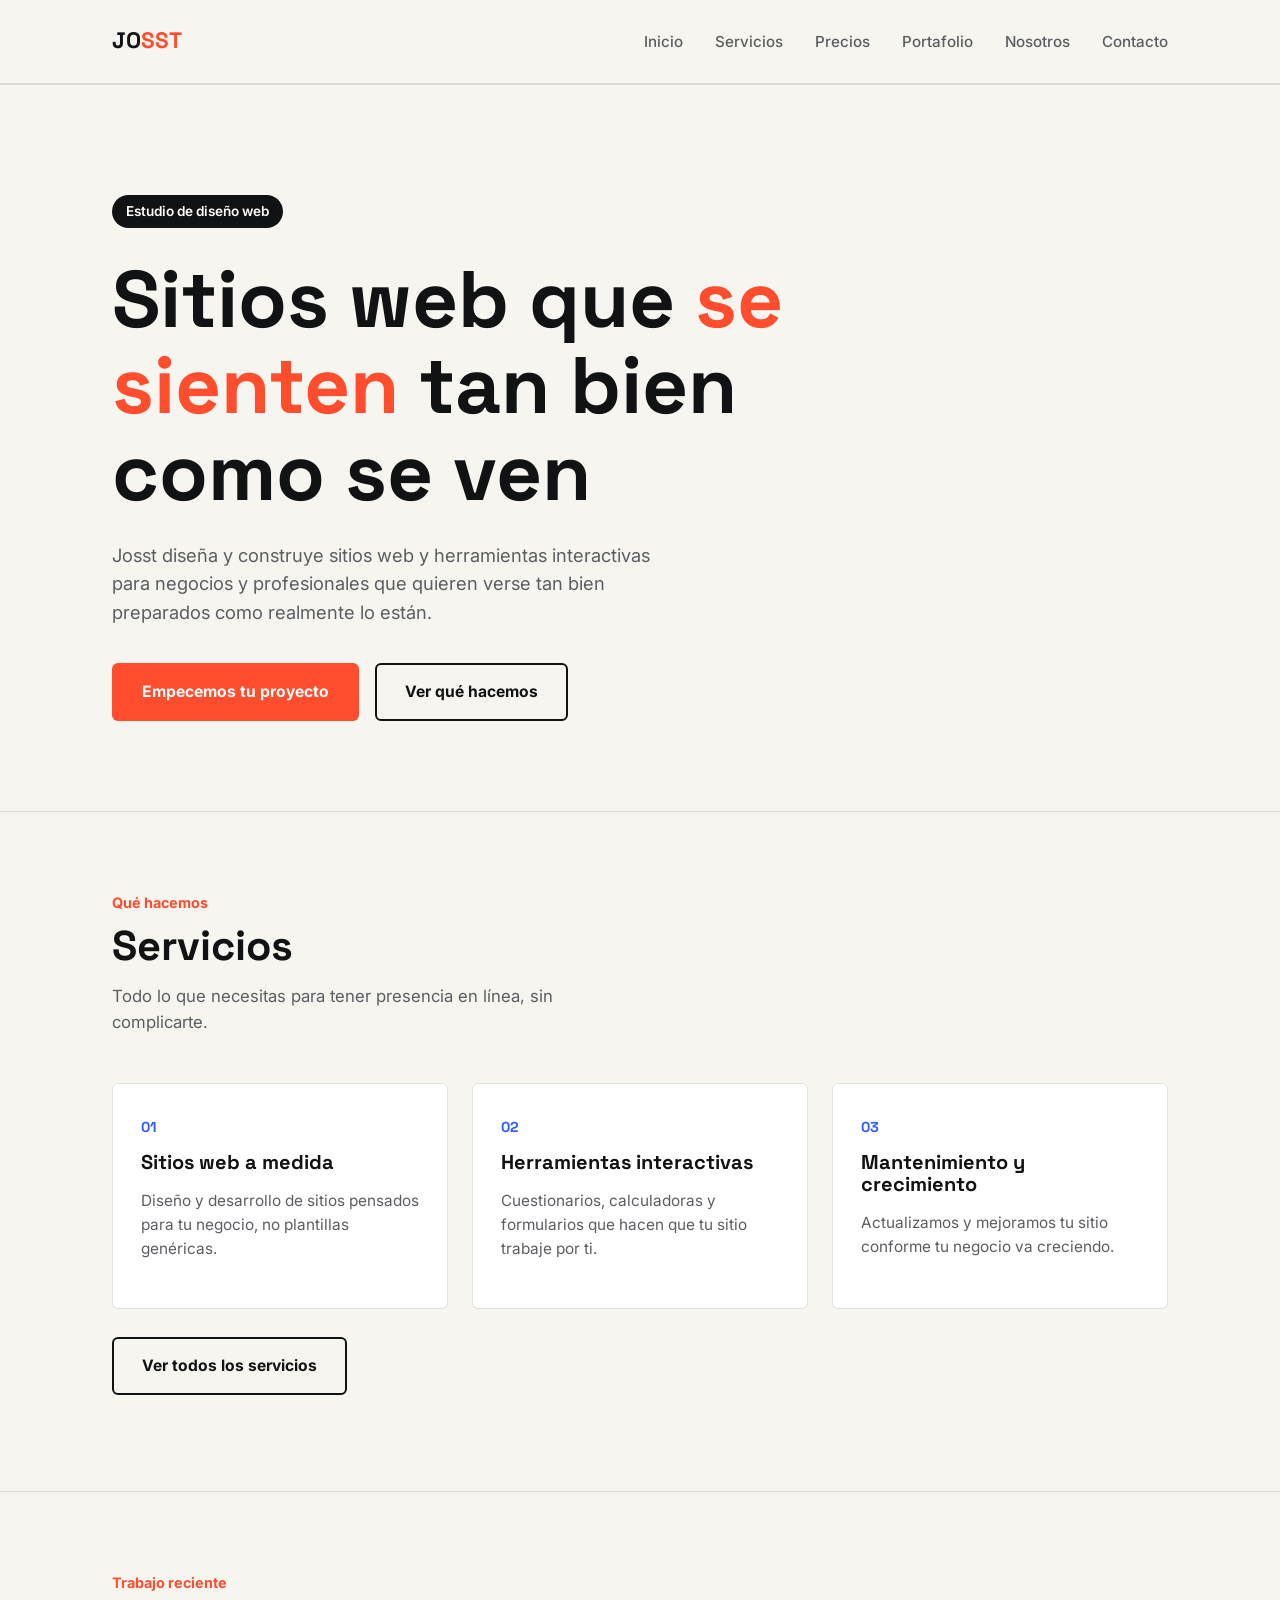
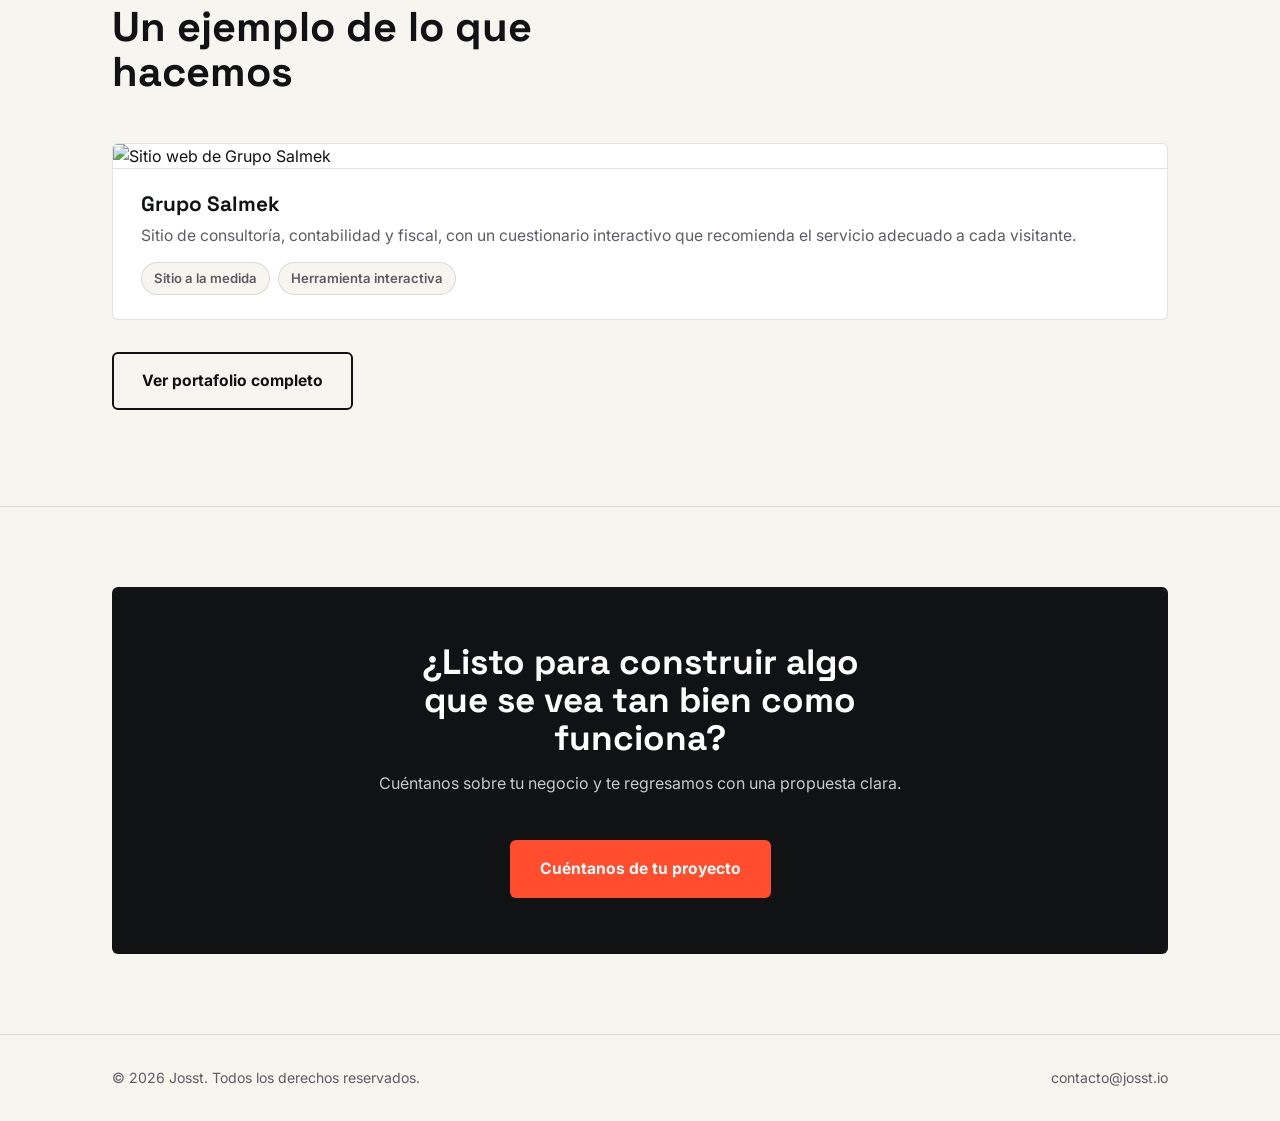
==== index.html @ 2887ed7b "Add files via upload" ====
<!DOCTYPE html>
<html lang="es">
<head>
<meta charset="UTF-8">
<meta name="viewport" content="width=device-width, initial-scale=1.0">
<meta name="description" content="Josst — estudio de diseño web. Sitios y herramientas interactivas hechos a la medida.">
<meta property="og:title" content="Josst — Estudio de diseño web">
<meta property="og:description" content="Sitios y herramientas interactivas hechos a la medida.">
<meta property="og:type" content="website">
<link rel="icon" href="favicon.svg" type="image/svg+xml">
<title>Josst — Estudio de diseño web</title>
<link rel="preconnect" href="https://fonts.googleapis.com">
<link rel="preconnect" href="https://fonts.gstatic.com" crossorigin>
<link href="https://fonts.googleapis.com/css2?family=Space+Grotesk:wght@500;700&family=Inter:wght@400;500;600;700&display=swap" rel="stylesheet">
<link rel="stylesheet" href="styles.css">
</head>
<body>

<header>
  <div class="header-row">
    <a href="index.html" class="wordmark">JO<span>SST</span></a>
    <button class="nav-toggle" id="navToggle" aria-expanded="false" aria-controls="primaryNav">Menú</button>
    <nav class="primary-nav" id="primaryNav">
      <a href="index.html">Inicio</a>
      <a href="servicios.html">Servicios</a>
      <a href="precios.html">Precios</a>
      <a href="portafolio.html">Portafolio</a>
      <a href="nosotros.html">Nosotros</a>
      <a href="contacto.html">Contacto</a>
    </nav>
  </div>
</header>

<section class="hero">
  <div class="wrap">
    <span class="eyebrow">Estudio de diseño web</span>
    <h1>Sitios web que <span class="accent">se sienten</span> tan bien como se ven</h1>
    <p class="lede">Josst diseña y construye sitios web y herramientas interactivas para negocios y profesionales que quieren verse tan bien preparados como realmente lo están.</p>
    <div class="hero-actions">
      <a href="cuestionario.html" class="btn btn-primary">Empecemos tu proyecto</a>
      <a href="#servicios" class="btn btn-outline">Ver qué hacemos</a>
    </div>
  </div>
</section>

<section id="servicios">
  <div class="wrap">
    <div class="section-head reveal">
      <span class="eyebrow-small">Qué hacemos</span>
      <h2>Servicios</h2>
      <p>Todo lo que necesitas para tener presencia en línea, sin complicarte.</p>
    </div>
    <div class="services-grid">
      <div class="service-card reveal">
        <span class="num">01</span>
        <h3>Sitios web a medida</h3>
        <p>Diseño y desarrollo de sitios pensados para tu negocio, no plantillas genéricas.</p>
      </div>
      <div class="service-card reveal">
        <span class="num">02</span>
        <h3>Herramientas interactivas</h3>
        <p>Cuestionarios, calculadoras y formularios que hacen que tu sitio trabaje por ti.</p>
      </div>
      <div class="service-card reveal">
        <span class="num">03</span>
        <h3>Mantenimiento y crecimiento</h3>
        <p>Actualizamos y mejoramos tu sitio conforme tu negocio va creciendo.</p>
      </div>
    </div>
    <p class="reveal" style="margin-top:28px;"><a href="servicios.html" class="btn btn-outline">Ver todos los servicios</a></p>
  </div>
</section>

<section id="portafolio-teaser">
  <div class="wrap">
    <div class="section-head reveal">
      <span class="eyebrow-small">Trabajo reciente</span>
      <h2>Un ejemplo de lo que hacemos</h2>
    </div>
    <div class="portfolio-card reveal">
      <img src="assets/portfolio-salmek.jpg" alt="Sitio web de Grupo Salmek">
      <div class="portfolio-card-body">
        <h3>Grupo Salmek</h3>
        <p>Sitio de consultoría, contabilidad y fiscal, con un cuestionario interactivo que recomienda el servicio adecuado a cada visitante.</p>
        <div class="tag-row">
          <span class="tag">Sitio a la medida</span>
          <span class="tag">Herramienta interactiva</span>
        </div>
      </div>
    </div>
    <p class="reveal"><a href="portafolio.html" class="btn btn-outline">Ver portafolio completo</a></p>
  </div>
</section>

<section id="contacto">
  <div class="wrap">
    <div class="cta-band reveal">
      <h2>¿Listo para construir algo que se vea tan bien como funciona?</h2>
      <p>Cuéntanos sobre tu negocio y te regresamos con una propuesta clara.</p>
      <a href="cuestionario.html" class="btn btn-primary">Cuéntanos de tu proyecto</a>
    </div>
  </div>
</section>

<footer>
  <div class="wrap footer-row">
    <span>© 2026 Josst. Todos los derechos reservados.</span>
    <span>contacto@josst.io</span>
  </div>
</footer>

<script src="script.js"></script>
</body>
</html>
---- styles.css ----
:root{
  --paper:#F7F5F0;
  --ink:#111214;
  --muted:#5B5D62;
  --line:rgba(17,18,20,0.12);
  --coral:#FF4D2E;
  --coral-light:#FF7B5C;
  --blue:#2D5BFF;
  --radius:6px;
  --maxw:1120px;
}
*{box-sizing:border-box;}
body{
  margin:0;
  background:var(--paper);
  color:var(--ink);
  font-family:'Inter', sans-serif;
  line-height:1.55;
  -webkit-font-smoothing:antialiased;
}
h1,h2,h3{
  font-family:'Space Grotesk', sans-serif;
  font-weight:700;
  margin:0;
  line-height:1.08;
}
a{color:inherit;}
.wrap{max-width:var(--maxw); margin:0 auto; padding:0 32px;}

/* ---------- Header ---------- */
header{
  padding:24px 0;
  border-bottom:1px solid var(--line);
}
.header-row{
  display:flex;
  align-items:center;
  justify-content:space-between;
  max-width:var(--maxw);
  margin:0 auto;
  padding:0 32px;
}
.wordmark{
  font-family:'Space Grotesk', sans-serif;
  font-weight:800;
  font-size:1.4rem;
  text-decoration:none;
  color:var(--ink);
}
.wordmark span{color:var(--coral);}
nav.primary-nav{display:flex; gap:32px;}
nav.primary-nav a{
  text-decoration:none;
  color:var(--muted);
  font-size:0.95rem;
  font-weight:500;
}
nav.primary-nav a:hover{color:var(--ink);}

/* ---------- Hero ---------- */
.hero{padding:110px 0 90px;}
.hero .eyebrow{
  display:inline-block;
  background:var(--ink);
  color:#fff;
  padding:6px 14px;
  border-radius:20px;
  font-size:0.85rem;
  font-weight:600;
  margin-bottom:28px;
}
.hero h1{
  font-size:clamp(2.6rem, 7vw, 5rem);
  max-width:16ch;
}
.hero h1 .accent{color:var(--coral);}
.hero p.lede{
  margin-top:26px;
  max-width:48ch;
  font-size:1.15rem;
  color:var(--muted);
}
.hero-actions{margin-top:36px; display:flex; gap:16px; flex-wrap:wrap;}
.btn{
  display:inline-block;
  padding:15px 28px;
  border-radius:var(--radius);
  text-decoration:none;
  font-weight:700;
  font-size:0.98rem;
  border:2px solid transparent;
  cursor:pointer;
  font-family:inherit;
}
.btn-primary{background:var(--coral); color:#fff;}
.btn-primary:hover{background:var(--coral-light);}
.btn-outline{background:transparent; border-color:var(--ink); color:var(--ink);}
.btn-outline:hover{background:var(--ink); color:#fff;}

/* ---------- Sections ---------- */
section{padding:80px 0; border-top:1px solid var(--line);}
.section-head{max-width:52ch; margin-bottom:48px;}
.section-head .eyebrow-small{
  color:var(--coral);
  font-weight:700;
  font-size:0.9rem;
  display:block;
  margin-bottom:10px;
}
.section-head h2{font-size:clamp(1.8rem, 3.5vw, 2.6rem);}
.section-head p{color:var(--muted); margin-top:14px; font-size:1.05rem;}

.services-grid{
  display:grid;
  grid-template-columns:repeat(3, 1fr);
  gap:24px;
}
.service-card{
  background:#fff;
  border:1px solid var(--line);
  border-radius:var(--radius);
  padding:32px 28px;
}
.service-card .num{
  font-family:'Space Grotesk', sans-serif;
  font-weight:700;
  color:var(--blue);
  font-size:0.9rem;
  margin-bottom:14px;
  display:block;
}
.service-card h3{font-size:1.25rem; margin-bottom:12px;}
.service-card p{color:var(--muted); font-size:0.96rem;}

.cta-band{
  background:var(--ink);
  color:#fff;
  border-radius:var(--radius);
  padding:56px 44px;
  text-align:center;
}
.cta-band h2{font-size:clamp(1.6rem, 3.5vw, 2.2rem); max-width:20ch; margin:0 auto;}
.cta-band p{color:#C7C8CB; margin-top:14px;}
.cta-band .btn-primary{margin-top:28px;}

footer{
  padding:32px 0;
  border-top:1px solid var(--line);
  font-size:0.88rem;
  color:var(--muted);
}
.footer-row{display:flex; justify-content:space-between; flex-wrap:wrap; gap:12px;}

/* ---------- Scroll reveal ---------- */
.reveal{opacity:0; transform:translateY(18px); transition:opacity 0.6s ease, transform 0.6s ease;}
.reveal.in-view{opacity:1; transform:none;}
@media (prefers-reduced-motion: reduce){
  .reveal{opacity:1; transform:none; transition:none;}
}

.nav-toggle{
  display:none;
  background:none;
  border:2px solid var(--ink);
  color:var(--ink);
  padding:7px 12px;
  border-radius:6px;
  cursor:pointer;
  font-weight:700;
  font-family:inherit;
}

/* ---------- Portfolio ---------- */
.portfolio-card{
  background:#fff;
  border:1px solid var(--line);
  border-radius:var(--radius);
  overflow:hidden;
  margin-bottom:32px;
}
.portfolio-card img{
  width:100%;
  display:block;
  border-bottom:1px solid var(--line);
}
.portfolio-card-body{padding:24px 28px;}
.portfolio-card-body h3{font-size:1.3rem; margin-bottom:8px;}
.portfolio-card-body p{color:var(--muted); font-size:0.98rem; margin:0 0 14px;}
.tag-row{display:flex; gap:8px; flex-wrap:wrap;}
.tag{
  background:var(--paper);
  border:1px solid var(--line);
  border-radius:20px;
  padding:5px 12px;
  font-size:0.82rem;
  font-weight:600;
  color:var(--muted);
}

/* ---------- Bio (Nosotros) ---------- */
.bio-wrap{
  display:grid;
  grid-template-columns:140px 1fr;
  gap:32px;
  align-items:start;
}
.bio-avatar{
  width:140px;
  height:140px;
  border-radius:50%;
  background:var(--ink);
  color:#fff;
  display:flex;
  align-items:center;
  justify-content:center;
  font-family:'Space Grotesk', sans-serif;
  font-weight:700;
  font-size:2.4rem;
}
.bio-wrap h3{font-size:1.4rem; margin-bottom:6px;}
.bio-wrap .role{color:var(--coral); font-weight:700; font-size:0.92rem; margin-bottom:16px;}
.bio-wrap p{color:var(--muted); font-size:1.02rem;}

/* ---------- Pricing table (web) ---------- */
.pricing-table-wrap{overflow-x:auto;}
table.pricing{
  width:100%;
  border-collapse:collapse;
  font-size:0.92rem;
}
table.pricing th, table.pricing td{
  padding:12px 14px;
  border:1px solid var(--line);
  text-align:center;
}
table.pricing td:first-child, table.pricing th:first-child{
  text-align:left;
  font-weight:600;
}
table.pricing thead th{
  background:var(--ink);
  color:#fff;
}
table.pricing thead th.highlight{background:var(--coral);}
table.pricing tbody td.highlight{background:#FFE9E2; font-weight:700;}
table.pricing tbody tr:nth-child(even) td:not(.highlight){background:#F1EFE9;}

/* ---------- Contact methods ---------- */
.contact-methods{display:flex; flex-direction:column; gap:16px; max-width:420px;}
.contact-method{
  display:flex;
  align-items:center;
  justify-content:space-between;
  border:1px solid var(--line);
  border-radius:var(--radius);
  padding:18px 22px;
  background:#fff;
}
.contact-method .label{font-weight:700;}
.contact-method .value{color:var(--muted); font-size:0.94rem;}

/* ---------- Responsive ---------- */
@media (max-width:860px){
  .services-grid{grid-template-columns:1fr;}
  nav.primary-nav{
    display:none;
    position:absolute;
    top:100%;
    left:0;
    right:0;
    background:#fff;
    flex-direction:column;
    padding:16px 20px 24px;
    gap:16px;
    border-bottom:1px solid var(--line);
    z-index:20;
  }
  nav.primary-nav.open{display:flex;}
  .nav-toggle{display:inline-block;}
  .header-row{position:relative; padding:0 20px;}
  .wrap{padding:0 20px;}
  .hero{padding:70px 0 60px;}
  section{padding:60px 0;}
  .cta-band{padding:40px 24px;}
  .bio-wrap{grid-template-columns:1fr; text-align:center;}
  .bio-avatar{margin:0 auto;}
  table.pricing{font-size:0.82rem;}
}
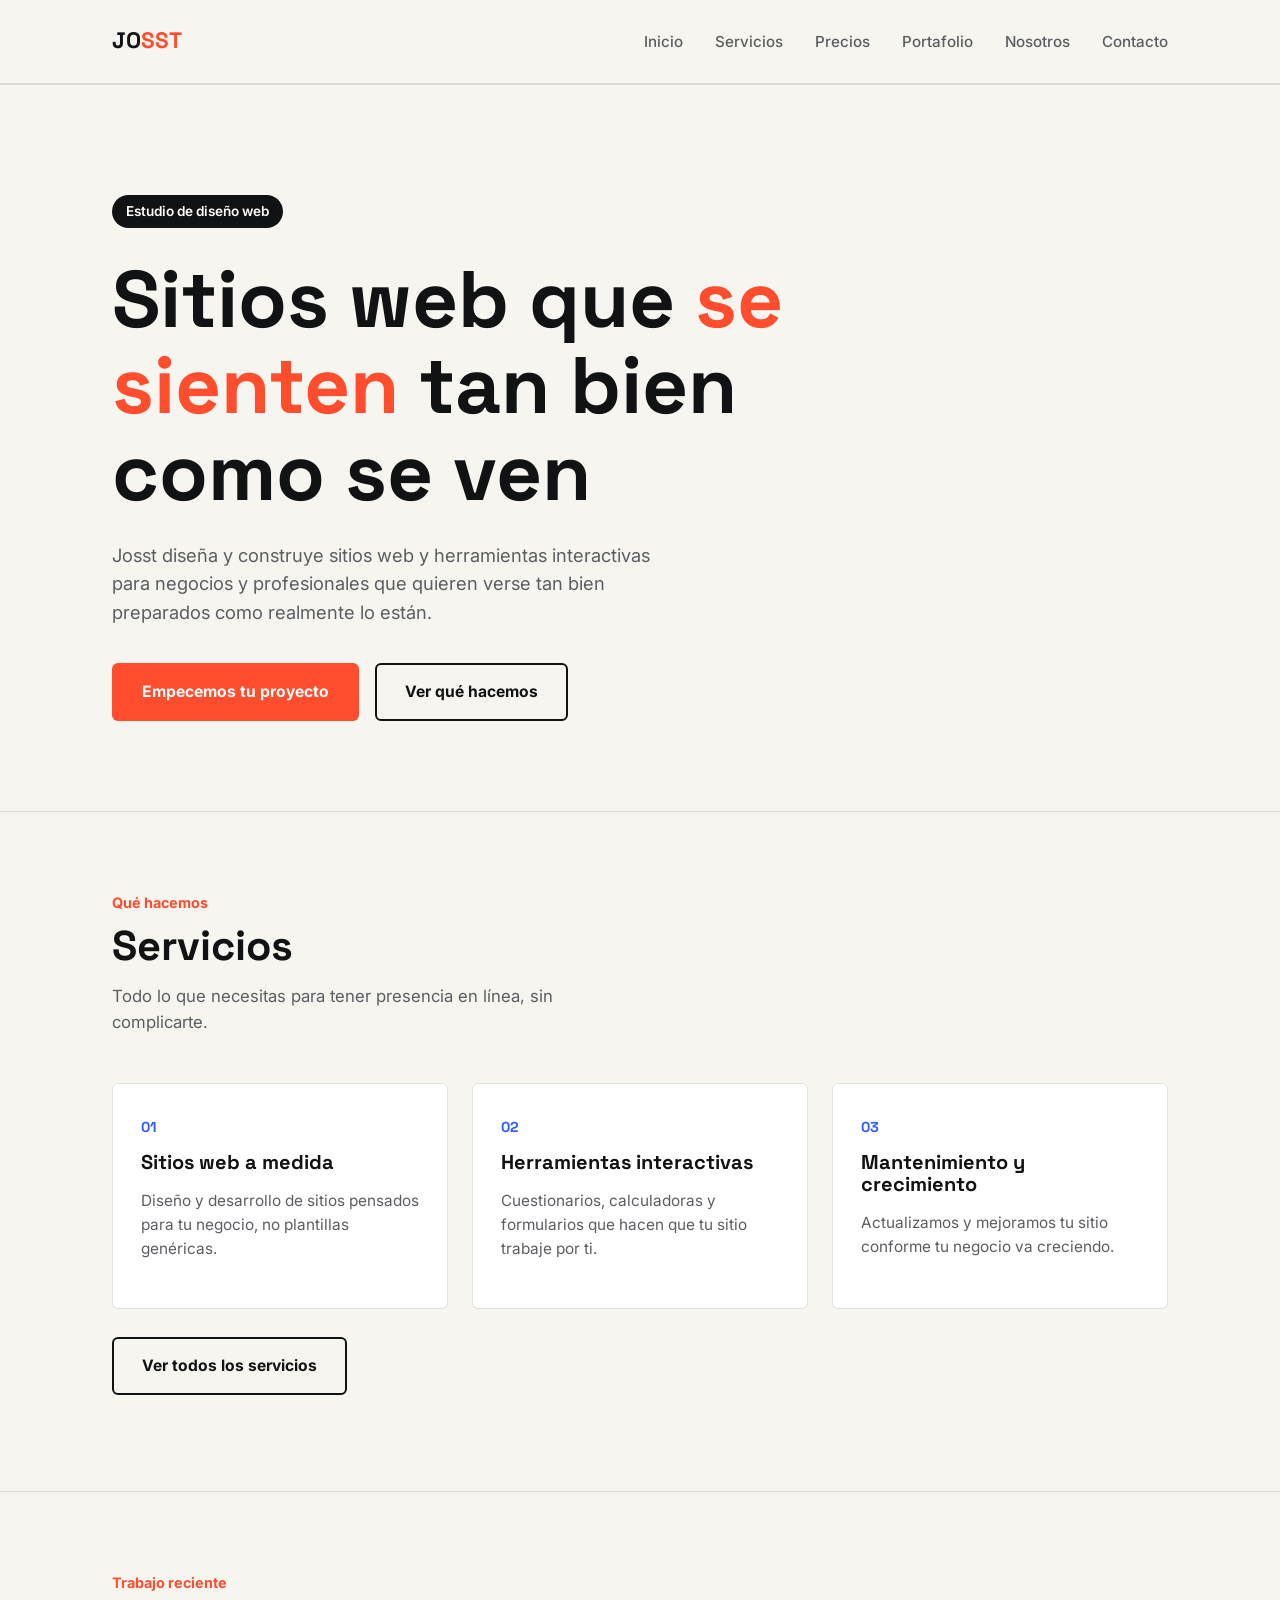
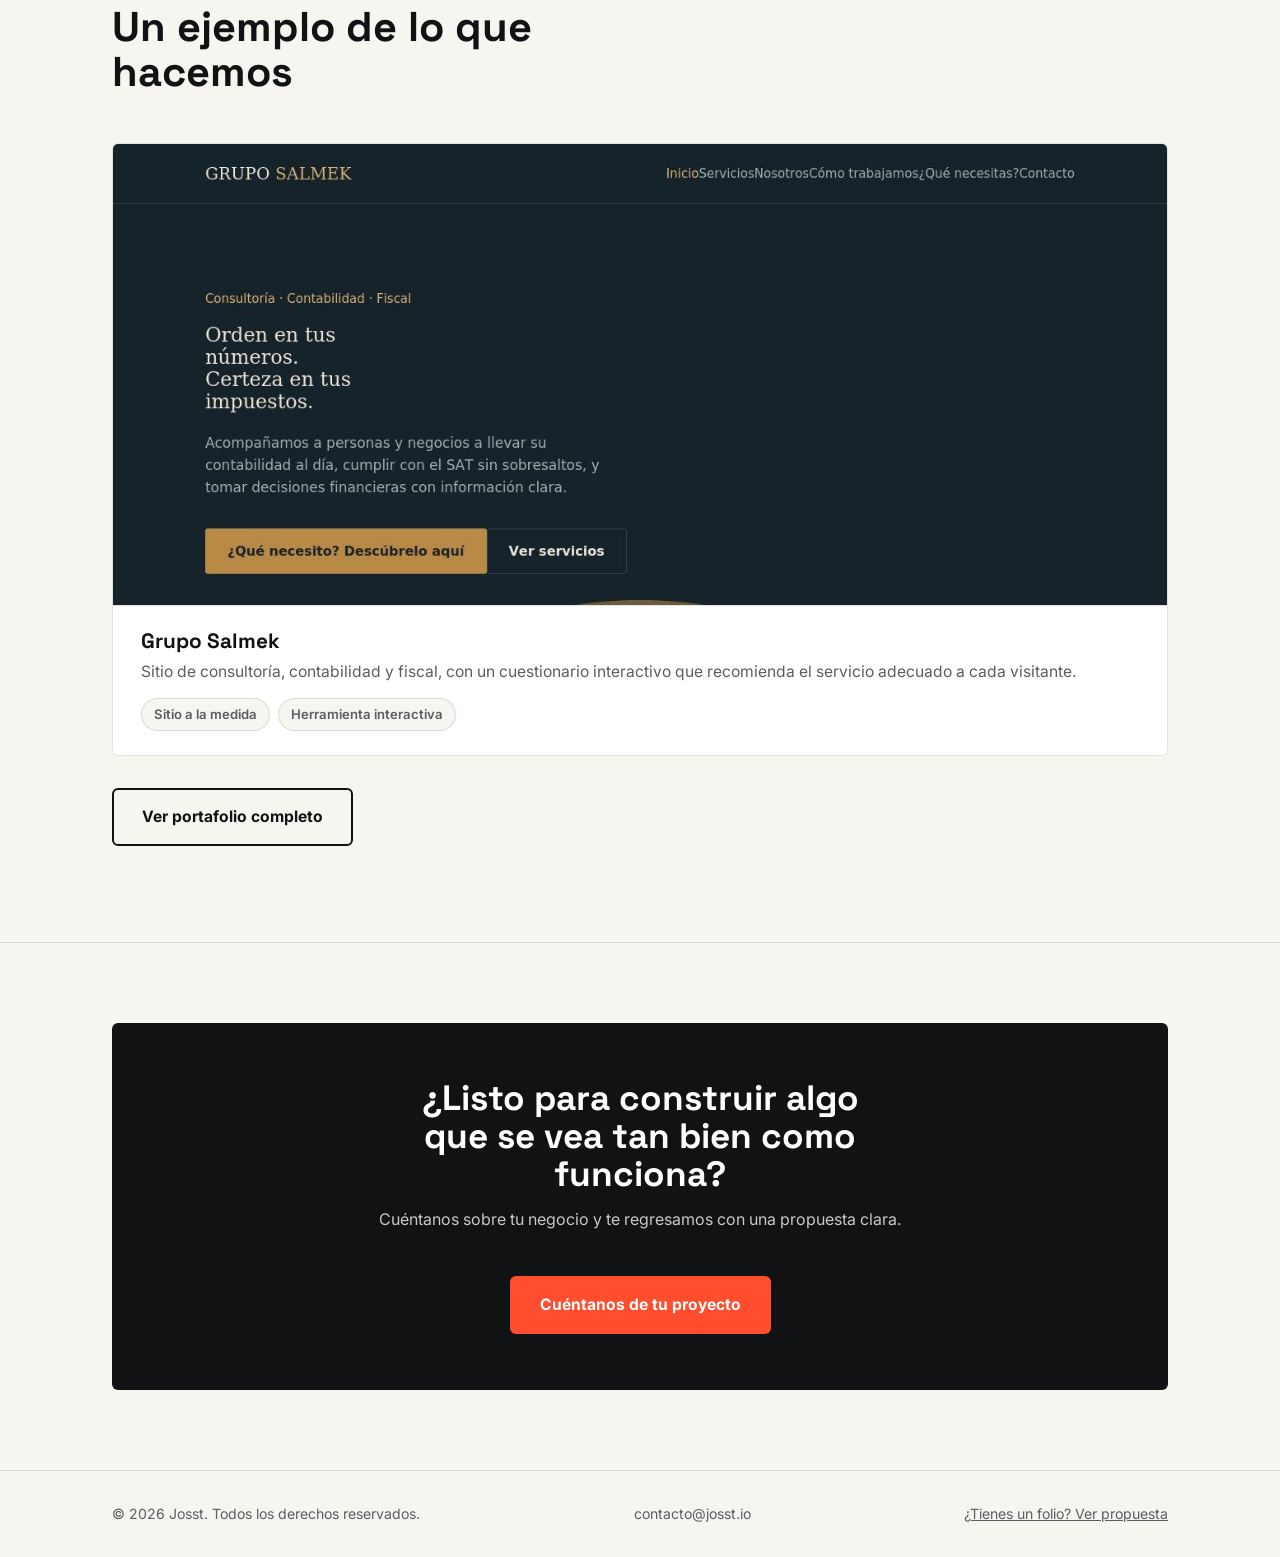
==== commit b9e67270: "Add files via upload" ====
--- a/index.html
+++ b/index.html
@@ -106,7 +106,7 @@
   <div class="wrap footer-row">
     <span>© 2026 Josst. Todos los derechos reservados.</span>
     <span>contacto@josst.io</span>
-  </div>
+  <span><a href="mi-propuesta.html">¿Tienes un folio? Ver propuesta</a></span></div>
 </footer>
 
 <script src="script.js"></script>
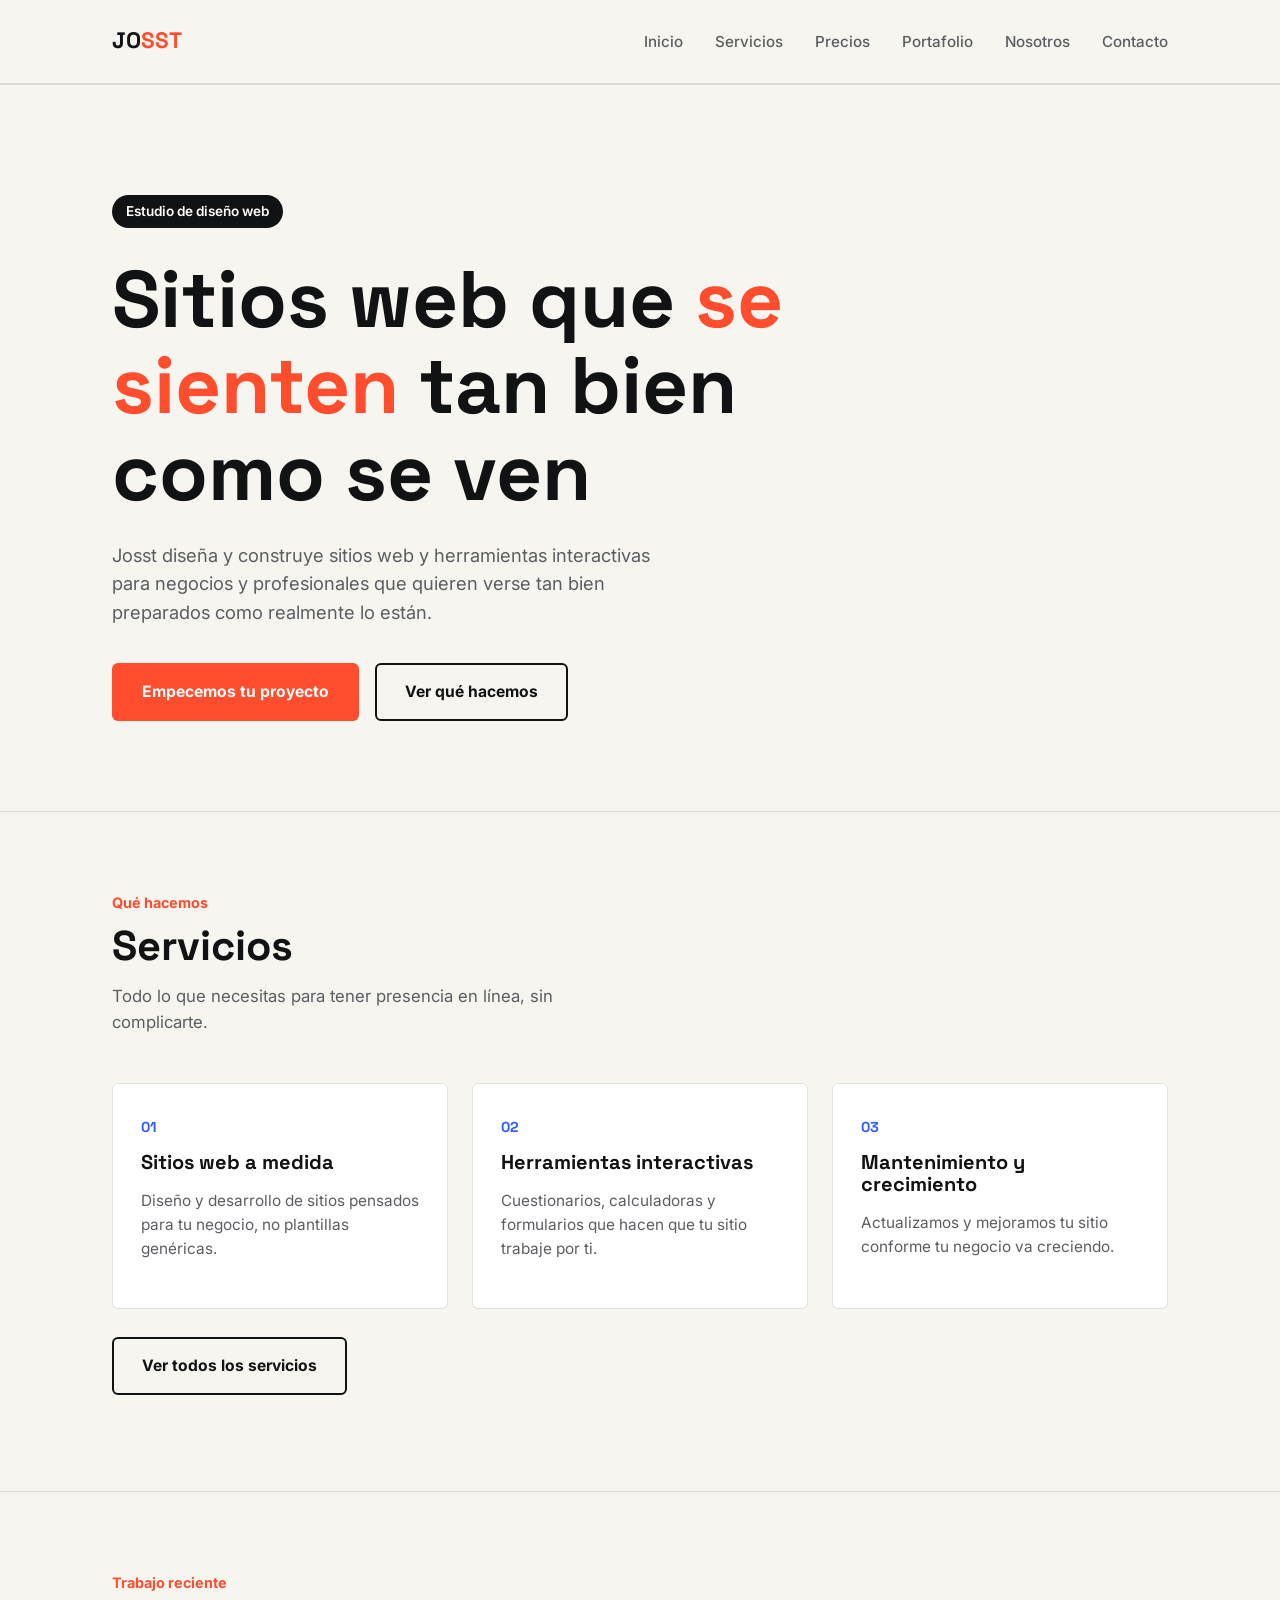
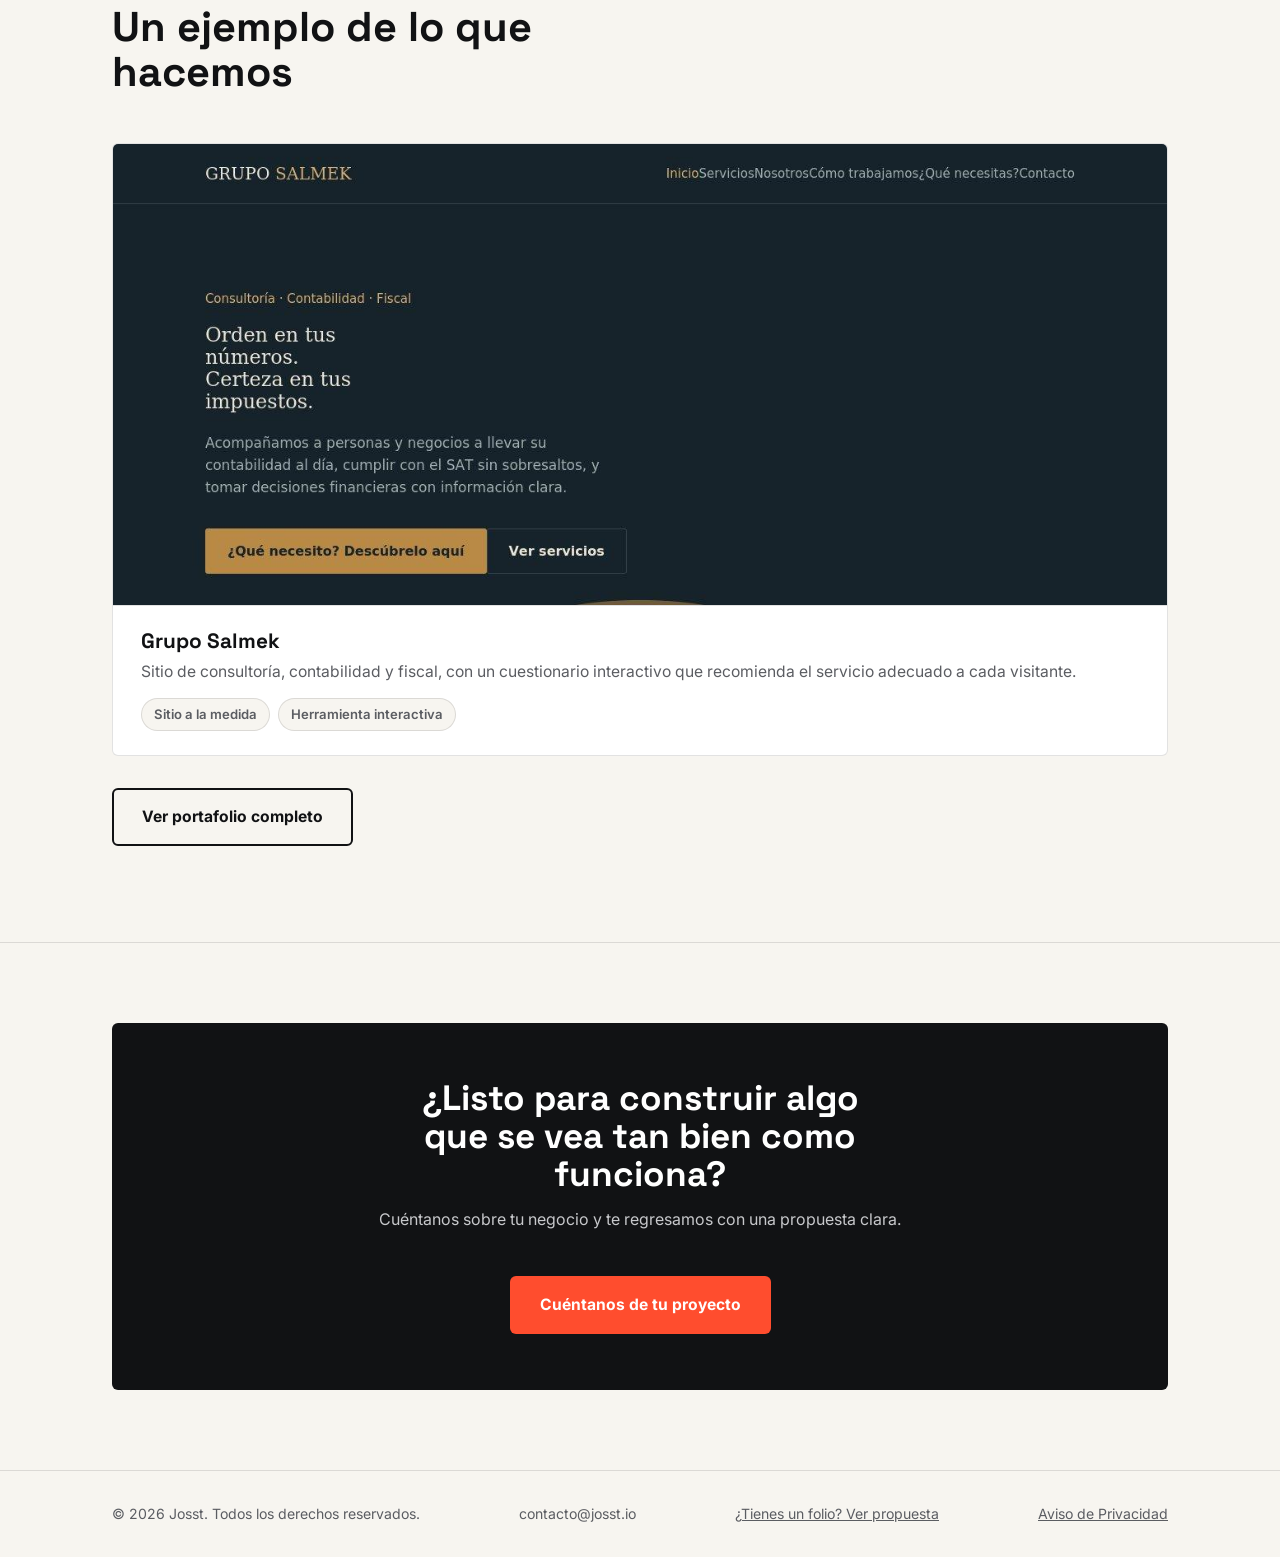
==== commit d68ea13b: "Add files via upload" ====
--- a/index.html
+++ b/index.html
@@ -106,7 +106,7 @@
   <div class="wrap footer-row">
     <span>© 2026 Josst. Todos los derechos reservados.</span>
     <span>contacto@josst.io</span>
-  <span><a href="mi-propuesta.html">¿Tienes un folio? Ver propuesta</a></span></div>
+  <span><a href="mi-propuesta.html">¿Tienes un folio? Ver propuesta</a></span> <span><a href="aviso-privacidad.html">Aviso de Privacidad</a></span></div>
 </footer>
 
 <script src="script.js"></script>
